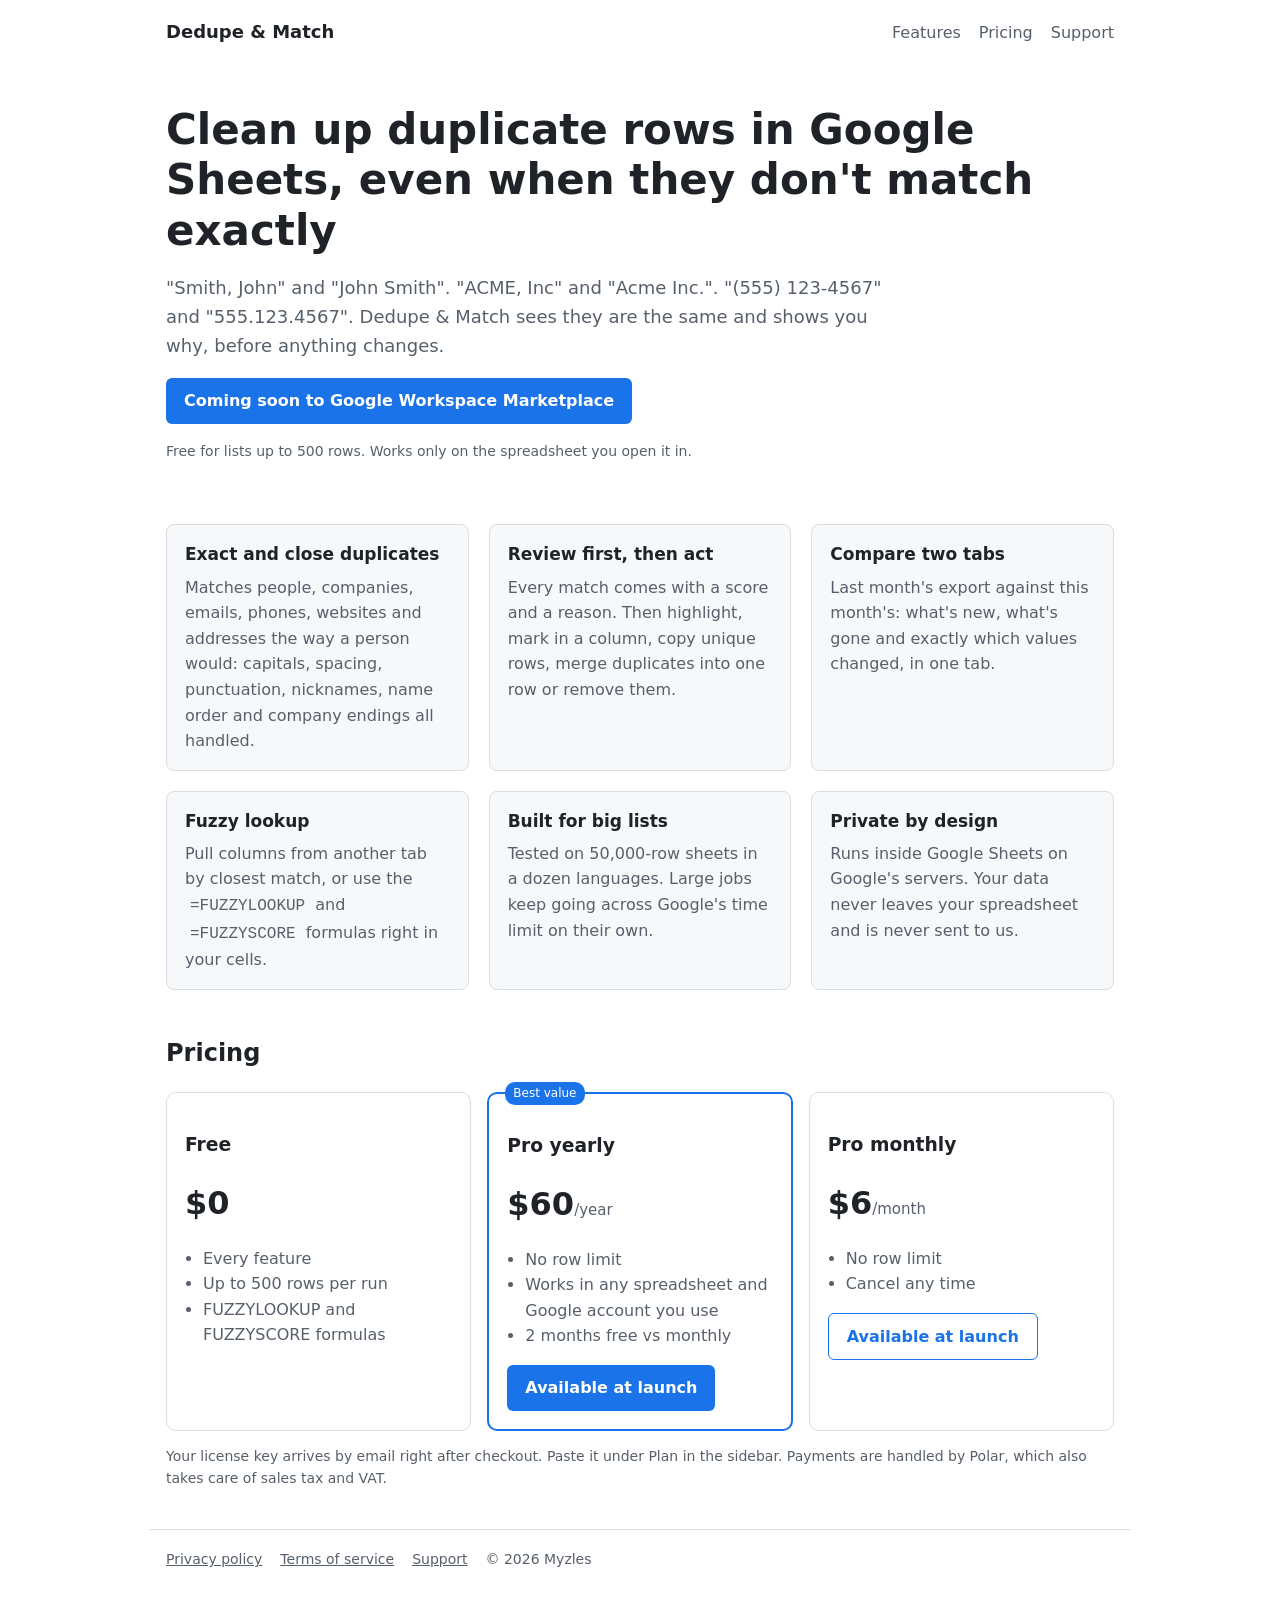
==== index.html @ 9ccdd833 "Dedupe & Match website: home, privacy, terms, support" ====
<!doctype html>
<html lang="en">
<head>
<meta charset="utf-8">
<meta name="viewport" content="width=device-width, initial-scale=1">
<title>Dedupe & Match for Google Sheets</title>
<meta name="description" content="Find exact and fuzzy duplicates, compare two tabs and look up close matches in Google Sheets. Free up to 500 rows per run.">
<link rel="stylesheet" href="style.css">
</head>
<body>
<header class="wrap top">
  <a class="brand" href="./">Dedupe & Match</a>
  <nav><a href="#features">Features</a><a href="#pricing">Pricing</a><a href="support.html">Support</a></nav>
</header>

<section class="wrap hero">
  <h1>Clean up duplicate rows in Google Sheets, even when they don't match exactly</h1>
  <p class="lead">"Smith, John" and "John Smith". "ACME, Inc" and "Acme Inc.". "(555) 123-4567" and "555.123.4567". Dedupe & Match sees they are the same and shows you why, before anything changes.</p>
  <p><span class="btn" aria-disabled="true">Coming soon to Google Workspace Marketplace</span></p><!-- LAUNCH: swap for the Marketplace install link -->
  <p class="small">Free for lists up to 500 rows. Works only on the spreadsheet you open it in.</p>
</section>

<section id="features" class="wrap grid">
  <div><h3>Exact and close duplicates</h3><p>Matches people, companies, emails, phones, websites and addresses the way a person would: capitals, spacing, punctuation, nicknames, name order and company endings all handled.</p></div>
  <div><h3>Review first, then act</h3><p>Every match comes with a score and a reason. Then highlight, mark in a column, copy unique rows, merge duplicates into one row or remove them.</p></div>
  <div><h3>Compare two tabs</h3><p>Last month's export against this month's: what's new, what's gone and exactly which values changed, in one tab.</p></div>
  <div><h3>Fuzzy lookup</h3><p>Pull columns from another tab by closest match, or use the <code>=FUZZYLOOKUP</code> and <code>=FUZZYSCORE</code> formulas right in your cells.</p></div>
  <div><h3>Built for big lists</h3><p>Tested on 50,000-row sheets in a dozen languages. Large jobs keep going across Google's time limit on their own.</p></div>
  <div><h3>Private by design</h3><p>Runs inside Google Sheets on Google's servers. Your data never leaves your spreadsheet and is never sent to us.</p></div>
</section>

<section id="pricing" class="wrap">
  <h2>Pricing</h2>
  <div class="plans">
    <div class="plan"><h3>Free</h3><p class="price">$0</p><ul><li>Every feature</li><li>Up to 500 rows per run</li><li>FUZZYLOOKUP and FUZZYSCORE formulas</li></ul></div>
    <div class="plan best"><span class="tag">Best value</span><h3>Pro yearly</h3><p class="price">$60<span>/year</span></p><ul><li>No row limit</li><li>Works in any spreadsheet and Google account you use</li><li>2 months free vs monthly</li></ul><span class="btn">Available at launch</span><!-- LAUNCH: Polar checkout yearly --></div>
    <div class="plan"><h3>Pro monthly</h3><p class="price">$6<span>/month</span></p><ul><li>No row limit</li><li>Cancel any time</li></ul><span class="btn ghost">Available at launch</span><!-- LAUNCH: Polar checkout monthly --></div>
  </div>
  <p class="small">Your license key arrives by email right after checkout. Paste it under Plan in the sidebar. Payments are handled by Polar, which also takes care of sales tax and VAT.</p>
</section>

<footer class="wrap foot">
  <a href="privacy.html">Privacy policy</a><a href="terms.html">Terms of service</a><a href="support.html">Support</a>
  <span>© 2026 Myzles</span>
</footer>
</body>
</html>
---- style.css ----
:root { --ink: #1f2328; --muted: #57606a; --line: #d8dee4; --accent: #1a73e8; --bg: #ffffff; --soft: #f6f8fa; }
@media (prefers-color-scheme: dark) { :root { --ink: #e6edf3; --muted: #9aa4af; --line: #30363d; --accent: #6ea8fe; --bg: #0d1117; --soft: #161b22; } }
* { box-sizing: border-box; }
body { margin: 0; font: 16px/1.6 system-ui, -apple-system, "Segoe UI", Roboto, Arial, sans-serif; color: var(--ink); background: var(--bg); }
.wrap { max-width: 980px; margin: 0 auto; padding: 0 16px; }
.top { display: flex; justify-content: space-between; align-items: center; padding-top: 18px; padding-bottom: 18px; flex-wrap: wrap; gap: 8px; }
.brand { font-weight: 700; color: var(--ink); text-decoration: none; font-size: 18px; }
nav a { margin-left: 18px; color: var(--muted); text-decoration: none; }
.hero { padding: 40px 16px 24px; }
h1 { font-size: clamp(28px, 5vw, 42px); line-height: 1.2; margin: 0 0 16px; }
.lead { font-size: 18px; color: var(--muted); max-width: 720px; }
.btn { display: inline-block; background: var(--accent); color: #fff; padding: 10px 18px; border-radius: 6px; text-decoration: none; font-weight: 600; }
.btn.ghost { background: transparent; color: var(--accent); border: 1px solid var(--accent); }
.small { color: var(--muted); font-size: 14px; }
.grid { display: grid; grid-template-columns: repeat(auto-fit, minmax(260px, 1fr)); gap: 20px; padding-top: 24px; padding-bottom: 24px; }
.grid div { background: var(--soft); border: 1px solid var(--line); border-radius: 8px; padding: 16px 18px; }
.grid h3 { margin: 0 0 6px; font-size: 17px; }
.grid p { margin: 0; color: var(--muted); }
.plans { display: grid; grid-template-columns: repeat(auto-fit, minmax(240px, 1fr)); gap: 16px; }
.plan { border: 1px solid var(--line); border-radius: 10px; padding: 18px; position: relative; }
.plan.best { border: 2px solid var(--accent); }
.tag { position: absolute; top: -12px; left: 16px; background: var(--accent); color: #fff; font-size: 12px; padding: 2px 8px; border-radius: 10px; }
.price { font-size: 32px; font-weight: 700; margin: 4px 0; }
.price span { font-size: 15px; color: var(--muted); font-weight: 400; }
.plan ul { padding-left: 18px; color: var(--muted); }
.foot { border-top: 1px solid var(--line); margin-top: 40px; padding-top: 18px; padding-bottom: 30px; display: flex; gap: 18px; flex-wrap: wrap; color: var(--muted); font-size: 14px; }
.foot a { color: var(--muted); }
.doc { max-width: 760px; padding-bottom: 40px; }
.doc h2 { margin-top: 28px; font-size: 20px; }
code { background: var(--soft); padding: 1px 5px; border-radius: 4px; }
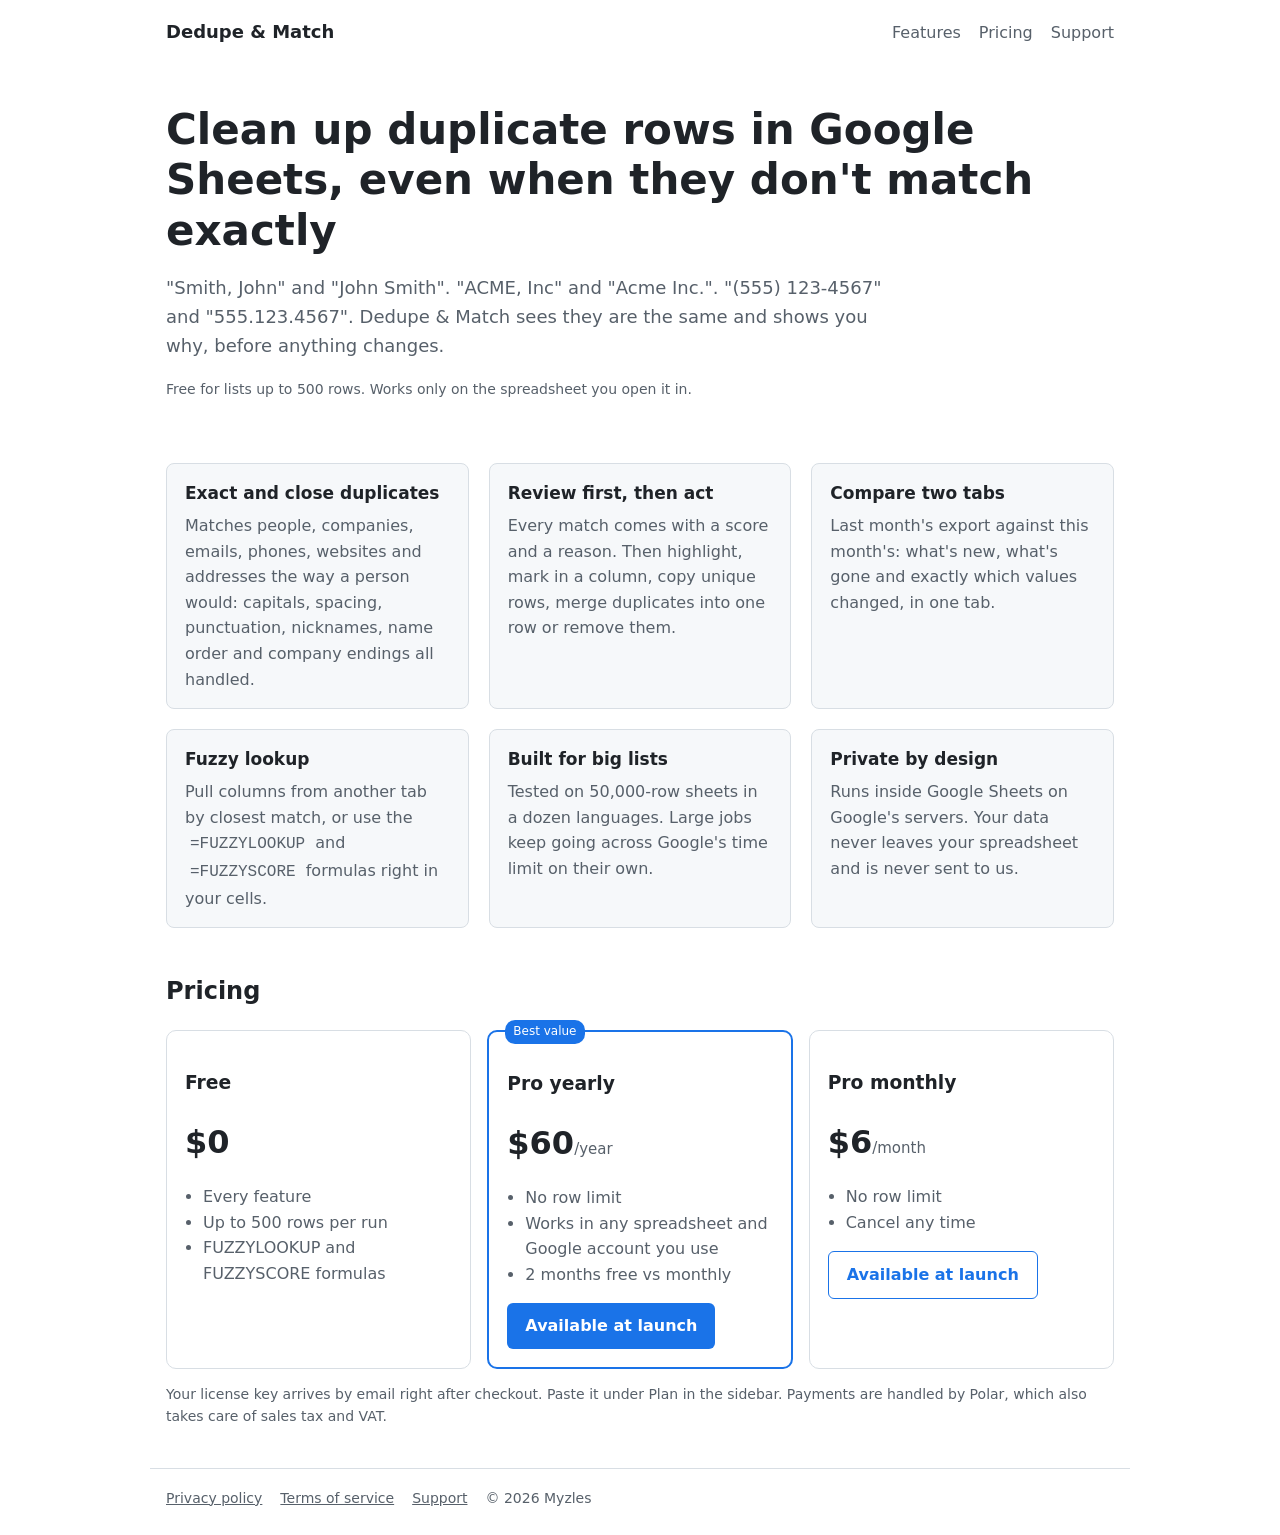
==== commit 5086b460: "Remove coming-soon Marketplace button (Google review guidance)" ====
--- a/index.html
+++ b/index.html
@@ -1,47 +1,47 @@
-<!doctype html>
-<html lang="en">
-<head>
-<meta charset="utf-8">
-<meta name="viewport" content="width=device-width, initial-scale=1">
-<title>Dedupe & Match for Google Sheets</title>
-<meta name="description" content="Find exact and fuzzy duplicates, compare two tabs and look up close matches in Google Sheets. Free up to 500 rows per run.">
-<link rel="stylesheet" href="style.css">
-</head>
-<body>
-<header class="wrap top">
-  <a class="brand" href="./">Dedupe & Match</a>
-  <nav><a href="#features">Features</a><a href="#pricing">Pricing</a><a href="support.html">Support</a></nav>
-</header>
-
-<section class="wrap hero">
-  <h1>Clean up duplicate rows in Google Sheets, even when they don't match exactly</h1>
-  <p class="lead">"Smith, John" and "John Smith". "ACME, Inc" and "Acme Inc.". "(555) 123-4567" and "555.123.4567". Dedupe & Match sees they are the same and shows you why, before anything changes.</p>
-  <p><span class="btn" aria-disabled="true">Coming soon to Google Workspace Marketplace</span></p><!-- LAUNCH: swap for the Marketplace install link -->
-  <p class="small">Free for lists up to 500 rows. Works only on the spreadsheet you open it in.</p>
-</section>
-
-<section id="features" class="wrap grid">
-  <div><h3>Exact and close duplicates</h3><p>Matches people, companies, emails, phones, websites and addresses the way a person would: capitals, spacing, punctuation, nicknames, name order and company endings all handled.</p></div>
-  <div><h3>Review first, then act</h3><p>Every match comes with a score and a reason. Then highlight, mark in a column, copy unique rows, merge duplicates into one row or remove them.</p></div>
-  <div><h3>Compare two tabs</h3><p>Last month's export against this month's: what's new, what's gone and exactly which values changed, in one tab.</p></div>
-  <div><h3>Fuzzy lookup</h3><p>Pull columns from another tab by closest match, or use the <code>=FUZZYLOOKUP</code> and <code>=FUZZYSCORE</code> formulas right in your cells.</p></div>
-  <div><h3>Built for big lists</h3><p>Tested on 50,000-row sheets in a dozen languages. Large jobs keep going across Google's time limit on their own.</p></div>
-  <div><h3>Private by design</h3><p>Runs inside Google Sheets on Google's servers. Your data never leaves your spreadsheet and is never sent to us.</p></div>
-</section>
-
-<section id="pricing" class="wrap">
-  <h2>Pricing</h2>
-  <div class="plans">
-    <div class="plan"><h3>Free</h3><p class="price">$0</p><ul><li>Every feature</li><li>Up to 500 rows per run</li><li>FUZZYLOOKUP and FUZZYSCORE formulas</li></ul></div>
-    <div class="plan best"><span class="tag">Best value</span><h3>Pro yearly</h3><p class="price">$60<span>/year</span></p><ul><li>No row limit</li><li>Works in any spreadsheet and Google account you use</li><li>2 months free vs monthly</li></ul><span class="btn">Available at launch</span><!-- LAUNCH: Polar checkout yearly --></div>
-    <div class="plan"><h3>Pro monthly</h3><p class="price">$6<span>/month</span></p><ul><li>No row limit</li><li>Cancel any time</li></ul><span class="btn ghost">Available at launch</span><!-- LAUNCH: Polar checkout monthly --></div>
-  </div>
-  <p class="small">Your license key arrives by email right after checkout. Paste it under Plan in the sidebar. Payments are handled by Polar, which also takes care of sales tax and VAT.</p>
-</section>
-
-<footer class="wrap foot">
-  <a href="privacy.html">Privacy policy</a><a href="terms.html">Terms of service</a><a href="support.html">Support</a>
-  <span>© 2026 Myzles</span>
-</footer>
-</body>
-</html>
+<!doctype html>
+<html lang="en">
+<head>
+<meta charset="utf-8">
+<meta name="viewport" content="width=device-width, initial-scale=1">
+<title>Dedupe & Match for Google Sheets</title>
+<meta name="description" content="Find exact and fuzzy duplicates, compare two tabs and look up close matches in Google Sheets. Free up to 500 rows per run.">
+<link rel="stylesheet" href="style.css">
+</head>
+<body>
+<header class="wrap top">
+  <a class="brand" href="./">Dedupe & Match</a>
+  <nav><a href="#features">Features</a><a href="#pricing">Pricing</a><a href="support.html">Support</a></nav>
+</header>
+
+<section class="wrap hero">
+  <h1>Clean up duplicate rows in Google Sheets, even when they don't match exactly</h1>
+  <p class="lead">"Smith, John" and "John Smith". "ACME, Inc" and "Acme Inc.". "(555) 123-4567" and "555.123.4567". Dedupe & Match sees they are the same and shows you why, before anything changes.</p>
+  <p><!-- LAUNCH-INSTALL: Marketplace install button goes here after approval (Google: no coming-soon text before OAuth review) --></p>
+  <p class="small">Free for lists up to 500 rows. Works only on the spreadsheet you open it in.</p>
+</section>
+
+<section id="features" class="wrap grid">
+  <div><h3>Exact and close duplicates</h3><p>Matches people, companies, emails, phones, websites and addresses the way a person would: capitals, spacing, punctuation, nicknames, name order and company endings all handled.</p></div>
+  <div><h3>Review first, then act</h3><p>Every match comes with a score and a reason. Then highlight, mark in a column, copy unique rows, merge duplicates into one row or remove them.</p></div>
+  <div><h3>Compare two tabs</h3><p>Last month's export against this month's: what's new, what's gone and exactly which values changed, in one tab.</p></div>
+  <div><h3>Fuzzy lookup</h3><p>Pull columns from another tab by closest match, or use the <code>=FUZZYLOOKUP</code> and <code>=FUZZYSCORE</code> formulas right in your cells.</p></div>
+  <div><h3>Built for big lists</h3><p>Tested on 50,000-row sheets in a dozen languages. Large jobs keep going across Google's time limit on their own.</p></div>
+  <div><h3>Private by design</h3><p>Runs inside Google Sheets on Google's servers. Your data never leaves your spreadsheet and is never sent to us.</p></div>
+</section>
+
+<section id="pricing" class="wrap">
+  <h2>Pricing</h2>
+  <div class="plans">
+    <div class="plan"><h3>Free</h3><p class="price">$0</p><ul><li>Every feature</li><li>Up to 500 rows per run</li><li>FUZZYLOOKUP and FUZZYSCORE formulas</li></ul></div>
+    <div class="plan best"><span class="tag">Best value</span><h3>Pro yearly</h3><p class="price">$60<span>/year</span></p><ul><li>No row limit</li><li>Works in any spreadsheet and Google account you use</li><li>2 months free vs monthly</li></ul><span class="btn">Available at launch</span><!-- LAUNCH: Polar checkout yearly --></div>
+    <div class="plan"><h3>Pro monthly</h3><p class="price">$6<span>/month</span></p><ul><li>No row limit</li><li>Cancel any time</li></ul><span class="btn ghost">Available at launch</span><!-- LAUNCH: Polar checkout monthly --></div>
+  </div>
+  <p class="small">Your license key arrives by email right after checkout. Paste it under Plan in the sidebar. Payments are handled by Polar, which also takes care of sales tax and VAT.</p>
+</section>
+
+<footer class="wrap foot">
+  <a href="privacy.html">Privacy policy</a><a href="terms.html">Terms of service</a><a href="support.html">Support</a>
+  <span>© 2026 Myzles</span>
+</footer>
+</body>
+</html>
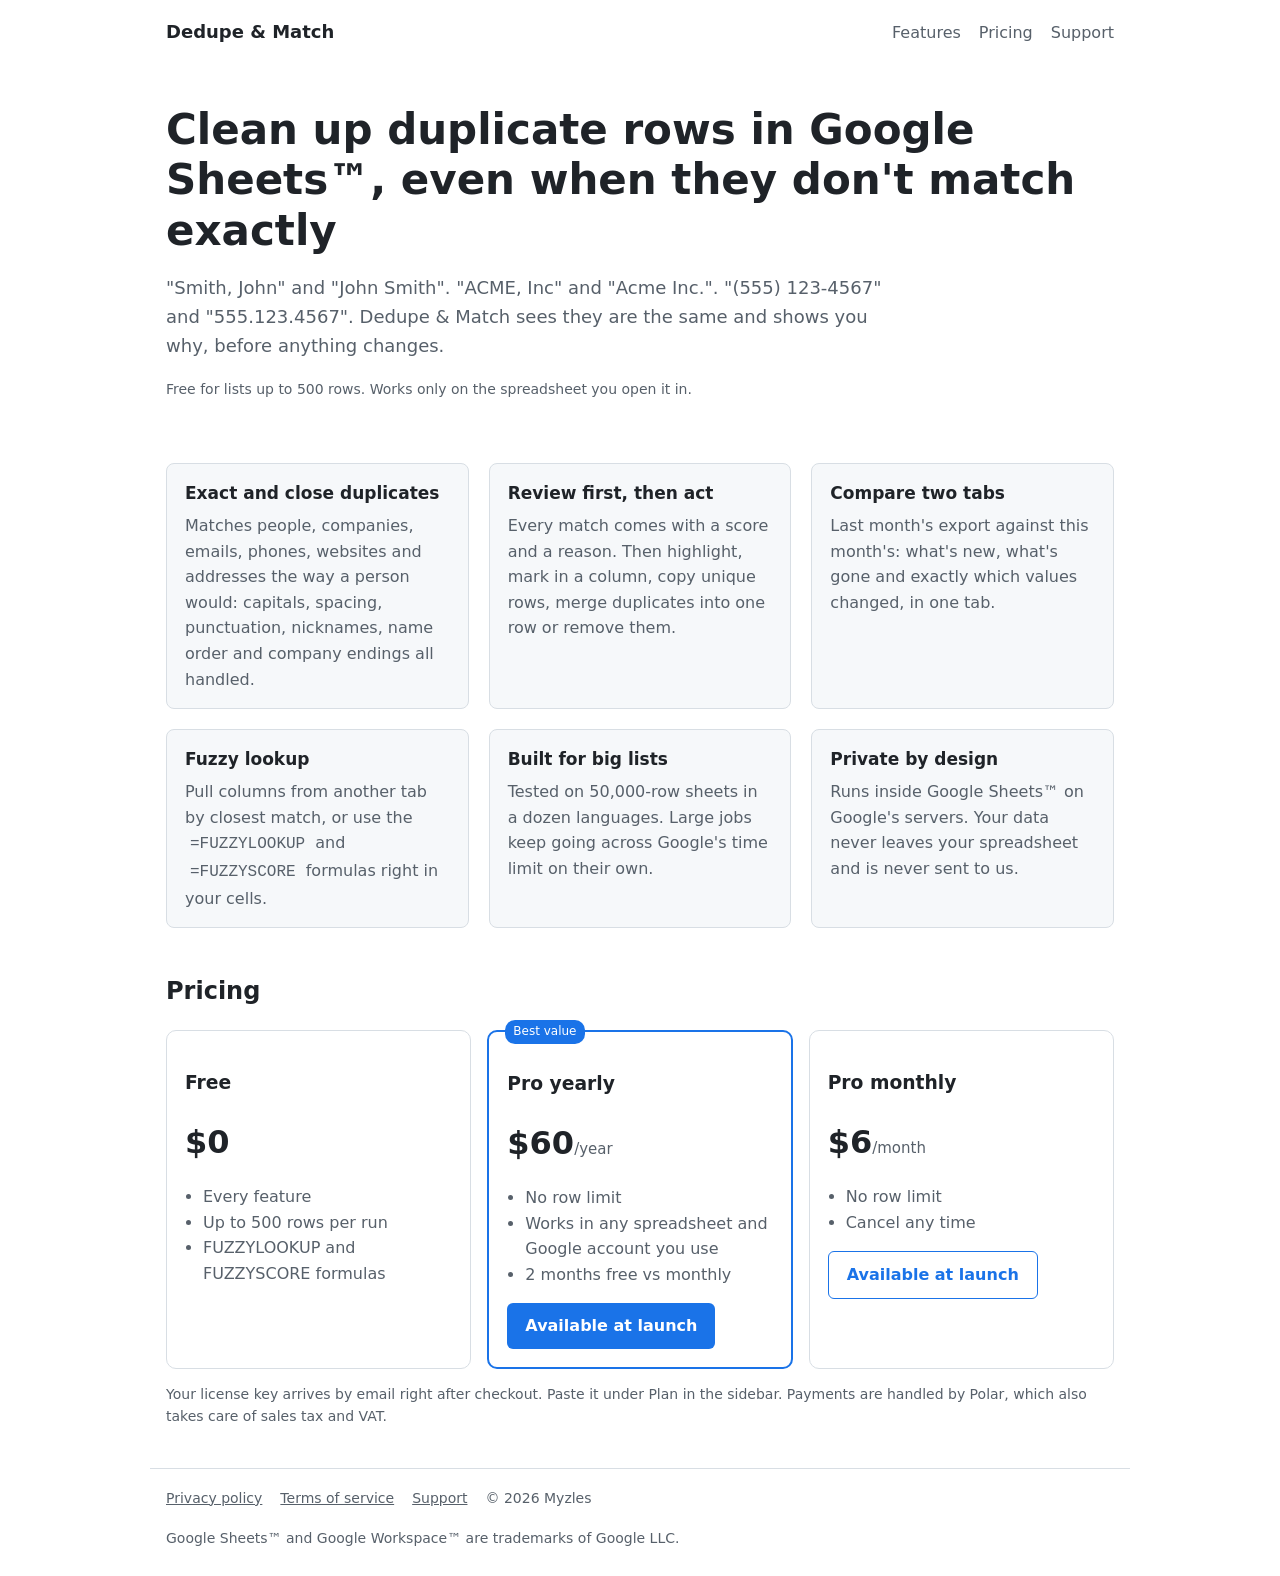
==== commit 89965da8: "Trademark marks on Google product names; no pre-launch install text" ====
--- a/index.html
+++ b/index.html
@@ -3,8 +3,8 @@
 <head>
 <meta charset="utf-8">
 <meta name="viewport" content="width=device-width, initial-scale=1">
-<title>Dedupe & Match for Google Sheets</title>
-<meta name="description" content="Find exact and fuzzy duplicates, compare two tabs and look up close matches in Google Sheets. Free up to 500 rows per run.">
+<title>Dedupe & Match for Google Sheets™</title>
+<meta name="description" content="Find exact and fuzzy duplicates, compare two tabs and look up close matches in Google Sheets™. Free up to 500 rows per run.">
 <link rel="stylesheet" href="style.css">
 </head>
 <body>
@@ -14,7 +14,7 @@
 </header>
 
 <section class="wrap hero">
-  <h1>Clean up duplicate rows in Google Sheets, even when they don't match exactly</h1>
+  <h1>Clean up duplicate rows in Google Sheets™, even when they don't match exactly</h1>
   <p class="lead">"Smith, John" and "John Smith". "ACME, Inc" and "Acme Inc.". "(555) 123-4567" and "555.123.4567". Dedupe & Match sees they are the same and shows you why, before anything changes.</p>
   <p><!-- LAUNCH-INSTALL: Marketplace install button goes here after approval (Google: no coming-soon text before OAuth review) --></p>
   <p class="small">Free for lists up to 500 rows. Works only on the spreadsheet you open it in.</p>
@@ -26,7 +26,7 @@
   <div><h3>Compare two tabs</h3><p>Last month's export against this month's: what's new, what's gone and exactly which values changed, in one tab.</p></div>
   <div><h3>Fuzzy lookup</h3><p>Pull columns from another tab by closest match, or use the <code>=FUZZYLOOKUP</code> and <code>=FUZZYSCORE</code> formulas right in your cells.</p></div>
   <div><h3>Built for big lists</h3><p>Tested on 50,000-row sheets in a dozen languages. Large jobs keep going across Google's time limit on their own.</p></div>
-  <div><h3>Private by design</h3><p>Runs inside Google Sheets on Google's servers. Your data never leaves your spreadsheet and is never sent to us.</p></div>
+  <div><h3>Private by design</h3><p>Runs inside Google Sheets™ on Google's servers. Your data never leaves your spreadsheet and is never sent to us.</p></div>
 </section>
 
 <section id="pricing" class="wrap">
@@ -41,7 +41,7 @@
 
 <footer class="wrap foot">
   <a href="privacy.html">Privacy policy</a><a href="terms.html">Terms of service</a><a href="support.html">Support</a>
-  <span>© 2026 Myzles</span>
+  <span>© 2026 Myzles</span><span>Google Sheets™ and Google Workspace™ are trademarks of Google LLC.</span>
 </footer>
 </body>
 </html>
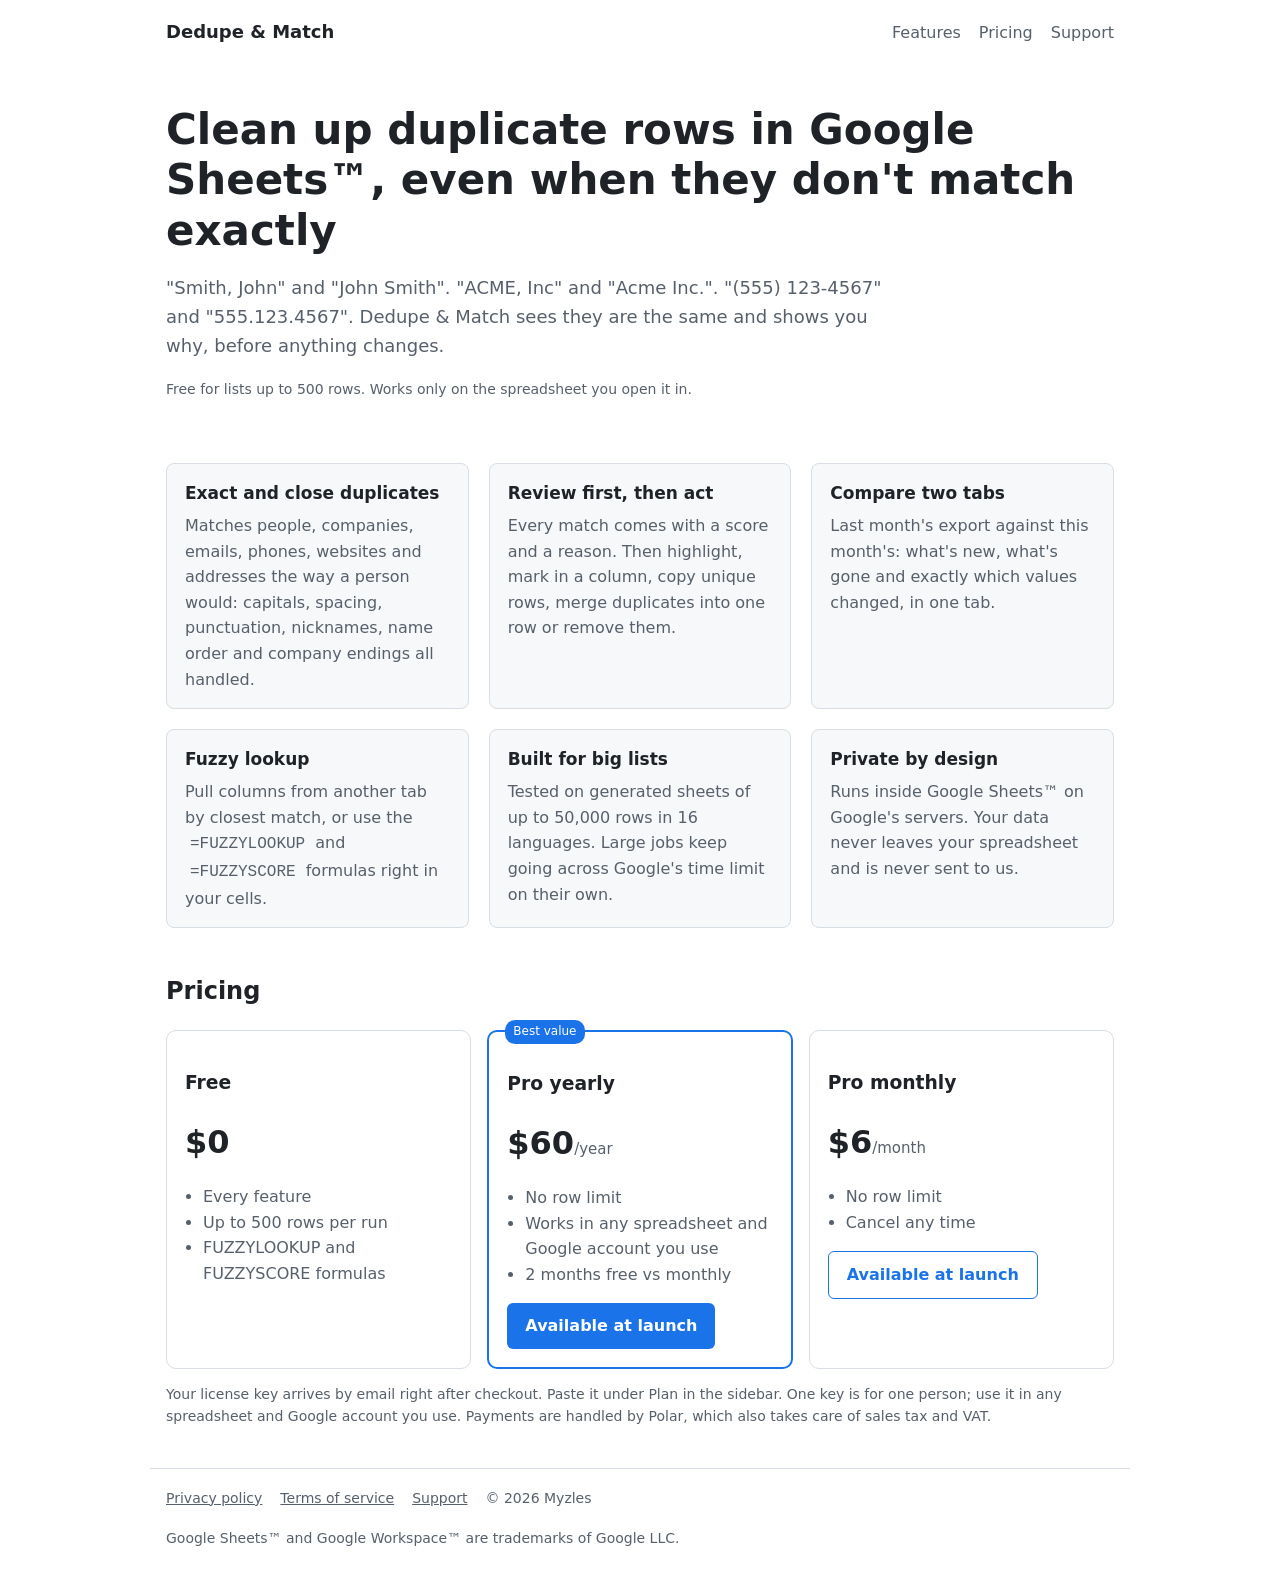
==== commit 671b160f: "Accurate test claim (16 languages, generated sheets), 7-day refund, one key per person" ====
--- a/index.html
+++ b/index.html
@@ -25,7 +25,7 @@
   <div><h3>Review first, then act</h3><p>Every match comes with a score and a reason. Then highlight, mark in a column, copy unique rows, merge duplicates into one row or remove them.</p></div>
   <div><h3>Compare two tabs</h3><p>Last month's export against this month's: what's new, what's gone and exactly which values changed, in one tab.</p></div>
   <div><h3>Fuzzy lookup</h3><p>Pull columns from another tab by closest match, or use the <code>=FUZZYLOOKUP</code> and <code>=FUZZYSCORE</code> formulas right in your cells.</p></div>
-  <div><h3>Built for big lists</h3><p>Tested on 50,000-row sheets in a dozen languages. Large jobs keep going across Google's time limit on their own.</p></div>
+  <div><h3>Built for big lists</h3><p>Tested on generated sheets of up to 50,000 rows in 16 languages. Large jobs keep going across Google's time limit on their own.</p></div>
   <div><h3>Private by design</h3><p>Runs inside Google Sheets™ on Google's servers. Your data never leaves your spreadsheet and is never sent to us.</p></div>
 </section>
 
@@ -36,7 +36,7 @@
     <div class="plan best"><span class="tag">Best value</span><h3>Pro yearly</h3><p class="price">$60<span>/year</span></p><ul><li>No row limit</li><li>Works in any spreadsheet and Google account you use</li><li>2 months free vs monthly</li></ul><span class="btn">Available at launch</span><!-- LAUNCH: Polar checkout yearly --></div>
     <div class="plan"><h3>Pro monthly</h3><p class="price">$6<span>/month</span></p><ul><li>No row limit</li><li>Cancel any time</li></ul><span class="btn ghost">Available at launch</span><!-- LAUNCH: Polar checkout monthly --></div>
   </div>
-  <p class="small">Your license key arrives by email right after checkout. Paste it under Plan in the sidebar. Payments are handled by Polar, which also takes care of sales tax and VAT.</p>
+  <p class="small">Your license key arrives by email right after checkout. Paste it under Plan in the sidebar. One key is for one person; use it in any spreadsheet and Google account you use. Payments are handled by Polar, which also takes care of sales tax and VAT.</p>
 </section>
 
 <footer class="wrap foot">
